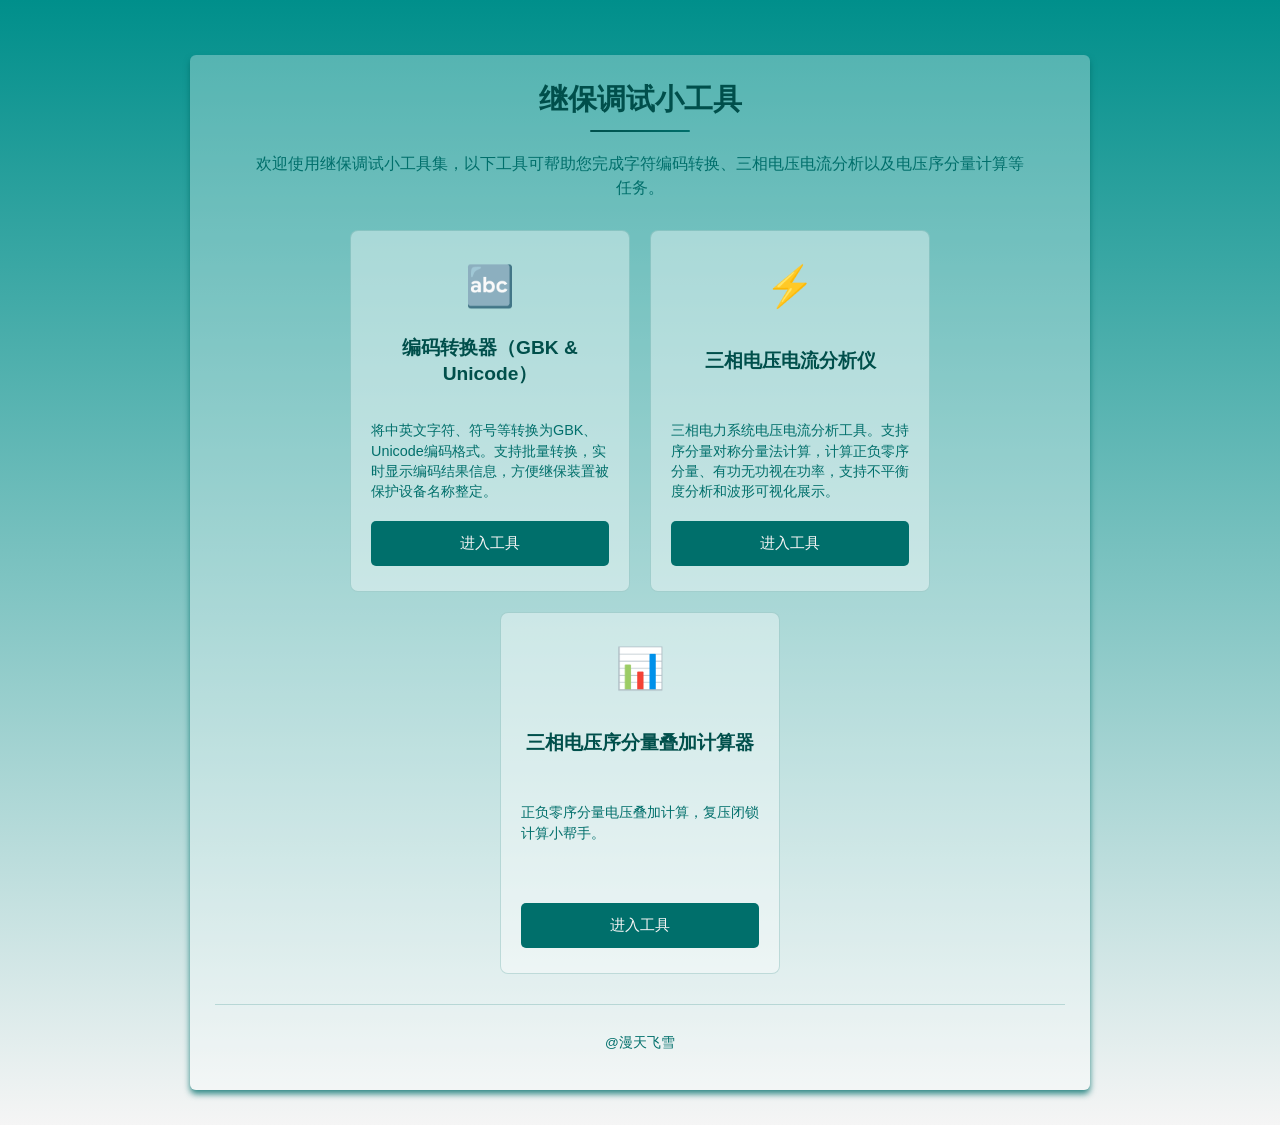
==== index.html @ 2f8a3b0a "Add files via upload" ====
<!DOCTYPE html>
<html lang="zh-CN">
<head>
    <meta charset="UTF-8">
    <meta name="viewport" content="width=device-width, initial-scale=1.0">
    <title>继保调试小工具</title>
    <link rel="icon" type="image/x-icon" href="https://ecp.sgcc.com.cn/ecp2.0//portal/favicon.ico">
    <style>
        :root {
            --primary-color: #004f4b;
            --accent-color: #006f6b;
            --text-color: #005f5b;
            --card-bg: rgba(255, 255, 255, 0.3);
            --row-hover: rgba(0, 111, 107, 0.1);
        }

        * {
            box-sizing: border-box;
        }

        body {
            margin: 0;
            padding: 15px;
            min-height: 100vh;
            font-family: Arial, sans-serif;
            background: linear-gradient(#008f8b, whitesmoke);
            color: var(--text-color);
        }

        .container {
            max-width: 900px;
            margin: 40px auto 20px;
            padding: 25px;
            background-color: var(--card-bg);
            border-radius: 6px;
            box-shadow: 0 4px 6px rgba(0, 111, 107, 0.8);
            text-align: center;
        }

        h2 {
            margin: 0 0 20px;
            color: var(--primary-color);
            font-size: 1.8rem;
            text-align: center;
            position: relative;
            padding-bottom: 12px;
        }

        h2::after {
            content: '';
            position: absolute;
            bottom: 0;
            left: 50%;
            transform: translateX(-50%);
            width: 100px;
            height: 2px;
            background: linear-gradient(90deg, var(--primary-color), var(--accent-color));
            border-radius: 1px;
        }

        .description {
            margin: 0 auto 30px;
            color: #006f6b;
            font-size: 1rem;
            line-height: 1.5;
            max-width: 800px;
            padding: 0 10px;
        }

        .tools-container {
            display: flex;
            flex-wrap: wrap;
            justify-content: center;
            gap: 20px;
            margin-top: 20px;
        }

        .tool-card {
            background: rgba(255, 255, 255, 0.4);
            border-radius: 8px;
            padding: 25px 20px;
            border: 1px solid rgba(0, 111, 107, 0.2);
            transition: all 0.3s ease;
            text-align: left;
            display: flex;
            flex-direction: column;
            width: 100%;
            max-width: 280px;
            min-height: 350px;
        }

        .tool-card:hover {
            transform: translateY(-5px);
            box-shadow: 0 8px 15px rgba(0, 111, 107, 0.2);
            background: rgba(255, 255, 255, 0.5);
        }

        .tool-icon {
            font-size: 2.5rem;
            color: var(--accent-color);
            margin-bottom: 15px;
            text-align: center;
            height: 60px;
            display: flex;
            align-items: center;
            justify-content: center;
        }

        .tool-title {
            font-size: 1.2rem;
            color: var(--primary-color);
            margin: 0 0 15px;
            font-weight: bold;
            text-align: center;
            min-height: 60px;
            display: flex;
            align-items: center;
            justify-content: center;
        }

        .tool-description {
            color: #006f6b;
            font-size: 0.9rem;
            line-height: 1.4;
            margin-bottom: 20px;
            flex-grow: 1;
        }

        .nav-button {
            display: block;
            width: 100%;
            padding: 12px;
            font-size: 0.95rem;
            background: var(--accent-color);
            color: whitesmoke;
            border: none;
            border-radius: 5px;
            cursor: pointer;
            transition: all 0.2s ease;
            text-align: center;
            text-decoration: none;
            margin-top: auto;
        }

        .nav-button:hover {
            background: #005f5b;
            transform: translateY(-2px);
            box-shadow: 0 4px 8px rgba(0, 111, 107, 0.3);
        }

        .footer-note {
            margin-top: 30px;
            padding-top: 15px;
            border-top: 1px solid rgba(0, 111, 107, 0.2);
            color: #006f6b;
            font-size: 0.85rem;
            text-align: center;
        }

        @media (max-width: 768px) {
            .container {
                padding: 20px;
                margin-top: 20px;
                margin-bottom: 20px;
            }
            
            .tools-container {
                gap: 15px;
            }
            
            .tool-card {
                max-width: 100%;
                min-height: 300px;
            }
            
            .tool-title {
                min-height: auto;
                margin-bottom: 10px;
            }
            
            .tool-icon {
                height: 50px;
                margin-bottom: 10px;
            }
        }

        @media (max-width: 480px) {
            body {
                padding: 10px;
            }
            
            .container {
                padding: 15px;
                margin-top: 15px;
            }
            
            h2 {
                font-size: 1.5rem;
                margin-bottom: 15px;
            }
            
            .description {
                font-size: 0.9rem;
                margin-bottom: 20px;
            }
            
            .tool-card {
                padding: 20px 15px;
                min-height: 280px;
            }
        }
    </style>
</head>
<body>
    <div class="container">
        <h2>继保调试小工具</h2>
        
        <p class="description">
            欢迎使用继保调试小工具集，以下工具可帮助您完成字符编码转换、三相电压电流分析以及电压序分量计算等任务。
        </p>
        
        <div class="tools-container">
            <!-- 工具1：字符转GBK编码 -->
            <div class="tool-card">
                <div class="tool-icon">🔤</div>
                <h3 class="tool-title">编码转换器（GBK & Unicode）</h3>
                <p class="tool-description">
                    将中英文字符、符号等转换为GBK、Unicode编码格式。支持批量转换，实时显示编码结果信息，方便继保装置被保护设备名称整定。
                </p>
                <a href="./char2gbk/index.html" class="nav-button">进入工具</a>
            </div>
            
            <!-- 工具2：三相电压电流分析仪 -->
            <div class="tool-card">
                <div class="tool-icon">⚡</div>
                <h3 class="tool-title">三相电压电流分析仪</h3>
                <p class="tool-description">
                    三相电力系统电压电流分析工具。支持序分量对称分量法计算，计算正负零序分量、有功无功视在功率，支持不平衡度分析和波形可视化展示。
                </p>
                <a href="./3U3I/fx.html" class="nav-button">进入工具</a>
            </div>
            
            <!-- 工具3：三相电压序分量叠加计算器 -->
            <div class="tool-card">
                <div class="tool-icon">📊</div>
                <h3 class="tool-title">三相电压序分量叠加计算器</h3>
                <p class="tool-description">
                    正负零序分量电压叠加计算，复压闭锁计算小帮手。
                </p>
                <a href="./3U3I/hc.html" class="nav-button">进入工具</a>
            </div>
        </div>
        
        <div class="footer-note">
            <p>@漫天飞雪</p>
        </div>
    </div>

    <script>
        // 页面加载后添加一些交互效果
        document.addEventListener('DOMContentLoaded', function() {
            // 为工具卡片添加点击效果
            const toolCards = document.querySelectorAll('.tool-card');
            
            toolCards.forEach(card => {
                card.addEventListener('click', function(e) {
                    // 防止点击按钮时触发卡片点击
                    if (e.target.classList.contains('nav-button')) return;
                    
                    const link = this.querySelector('.nav-button');
                    if (link) {
                        // 添加点击反馈
                        this.style.transform = 'scale(0.98)';
                        setTimeout(() => {
                            this.style.transform = '';
                        }, 150);
                    }
                });
            });
            
            // 添加键盘快捷键支持
            document.addEventListener('keydown', function(e) {
                // 数字键1-3快速导航
                if (e.key >= '1' && e.key <= '3' && !e.ctrlKey && !e.altKey) {
                    const index = parseInt(e.key) - 1;
                    const links = document.querySelectorAll('.nav-button');
                    
                    if (links[index]) {
                        e.preventDefault();
                        links[index].click();
                    }
                }
            });
            
            // 确保所有卡片高度一致
            function equalizeCardHeights() {
                const cards = document.querySelectorAll('.tool-card');
                if (cards.length === 0) return;
                
                let maxHeight = 0;
                
                // 重置所有卡片高度，让它们自然高度
                cards.forEach(card => {
                    card.style.minHeight = '';
                });
                
                // 获取最高卡片的高度
                cards.forEach(card => {
                    const height = card.offsetHeight;
                    if (height > maxHeight) {
                        maxHeight = height;
                    }
                });
                
                // 如果是在桌面端，设置统一的最小高度
                if (window.innerWidth > 768 && maxHeight > 0) {
                    cards.forEach(card => {
                        card.style.minHeight = maxHeight + 'px';
                    });
                }
            }
            
            // 初始设置和窗口大小变化时重新计算
            equalizeCardHeights();
            window.addEventListener('resize', equalizeCardHeights);
        });
    </script>
</body>
</html>
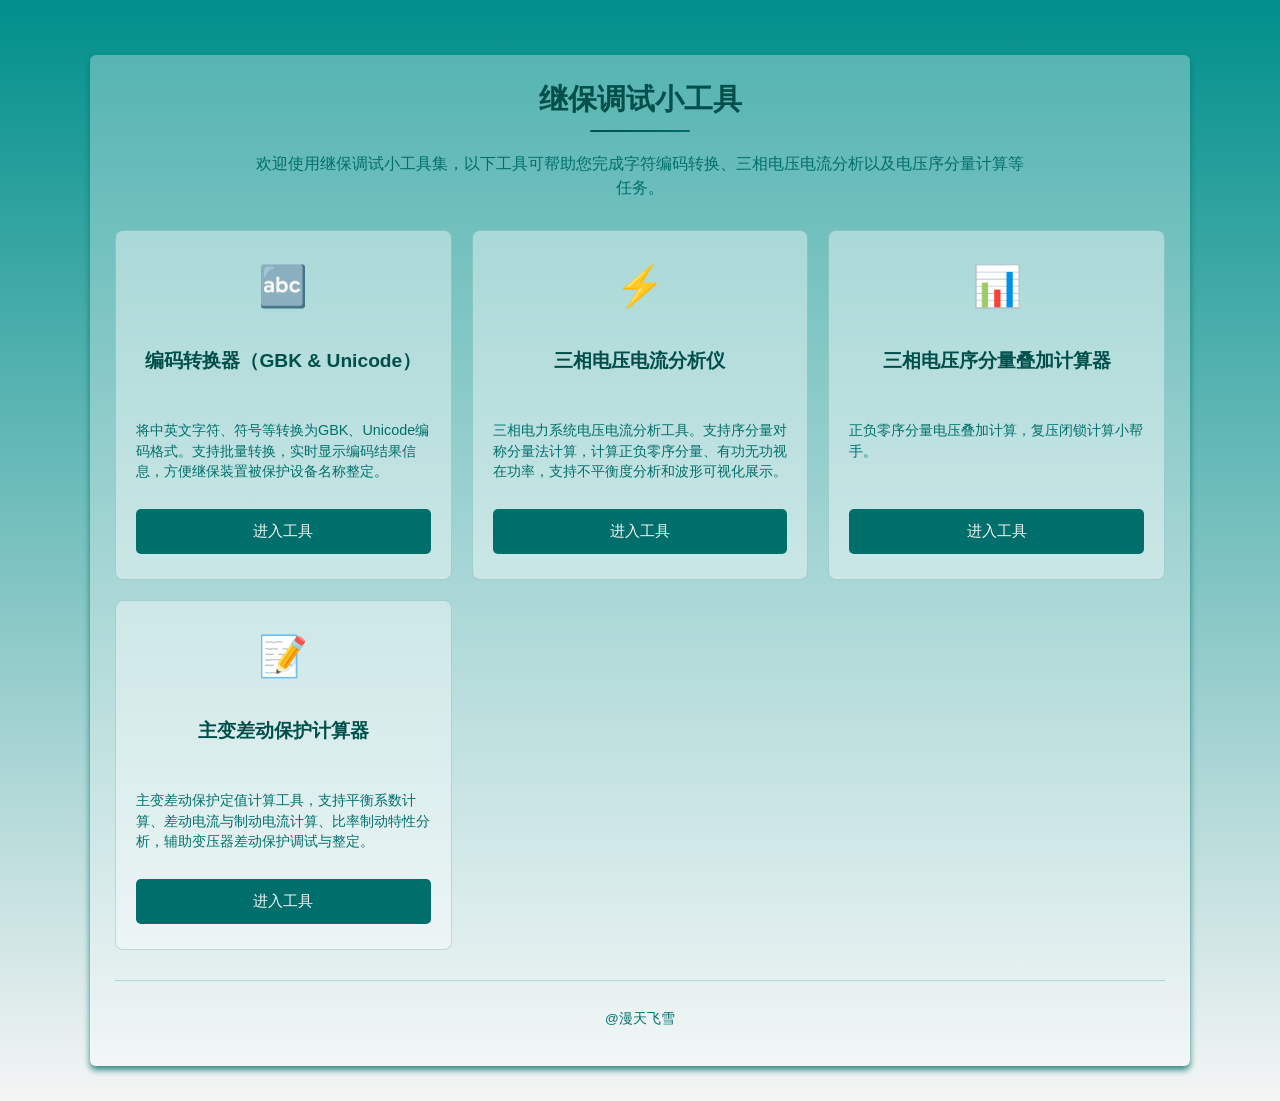
==== commit a9d05848: "Refactor index.html for improved layout and tools Updated styles and added new tools to the interfac" ====
--- a/index.html
+++ b/index.html
@@ -28,7 +28,7 @@
         }
 
         .container {
-            max-width: 900px;
+            max-width: 1100px;
             margin: 40px auto 20px;
             padding: 25px;
             background-color: var(--card-bg);
@@ -68,9 +68,8 @@
         }
 
         .tools-container {
-            display: flex;
-            flex-wrap: wrap;
-            justify-content: center;
+            display: grid;
+            grid-template-columns: repeat(auto-fit, minmax(250px, 1fr));
             gap: 20px;
             margin-top: 20px;
         }
@@ -84,8 +83,7 @@
             text-align: left;
             display: flex;
             flex-direction: column;
-            width: 100%;
-            max-width: 280px;
+            height: 100%;
             min-height: 350px;
         }
 
@@ -157,20 +155,36 @@
             text-align: center;
         }
 
+        @media (max-width: 1200px) {
+            .container {
+                max-width: 900px;
+            }
+        }
+
+        @media (max-width: 992px) {
+            .container {
+                max-width: 95%;
+                padding: 20px;
+            }
+            
+            .tools-container {
+                grid-template-columns: repeat(2, 1fr);
+            }
+        }
+
         @media (max-width: 768px) {
             .container {
-                padding: 20px;
                 margin-top: 20px;
                 margin-bottom: 20px;
             }
             
             .tools-container {
+                grid-template-columns: 1fr;
                 gap: 15px;
             }
             
             .tool-card {
-                max-width: 100%;
-                min-height: 300px;
+                min-height: 320px;
             }
             
             .tool-title {
@@ -249,6 +263,16 @@
                 </p>
                 <a href="./3U3I/hc.html" class="nav-button">进入工具</a>
             </div>
+            
+            <!-- 工具4：主变差动保护计算器 -->
+            <div class="tool-card">
+                <div class="tool-icon">📝</div>
+                <h3 class="tool-title">主变差动保护计算器</h3>
+                <p class="tool-description">
+                    主变差动保护定值计算工具，支持平衡系数计算、差动电流与制动电流计算、比率制动特性分析，辅助变压器差动保护调试与整定。
+                </p>
+                <a href="./transformer/index.html" class="nav-button">进入工具</a>
+            </div>
         </div>
         
         <div class="footer-note">
@@ -280,8 +304,8 @@
             
             // 添加键盘快捷键支持
             document.addEventListener('keydown', function(e) {
-                // 数字键1-3快速导航
-                if (e.key >= '1' && e.key <= '3' && !e.ctrlKey && !e.altKey) {
+                // 数字键1-4快速导航
+                if (e.key >= '1' && e.key <= '4' && !e.ctrlKey && !e.altKey) {
                     const index = parseInt(e.key) - 1;
                     const links = document.querySelectorAll('.nav-button');
                     
@@ -326,4 +350,4 @@
         });
     </script>
 </body>
-</html>+</html>
